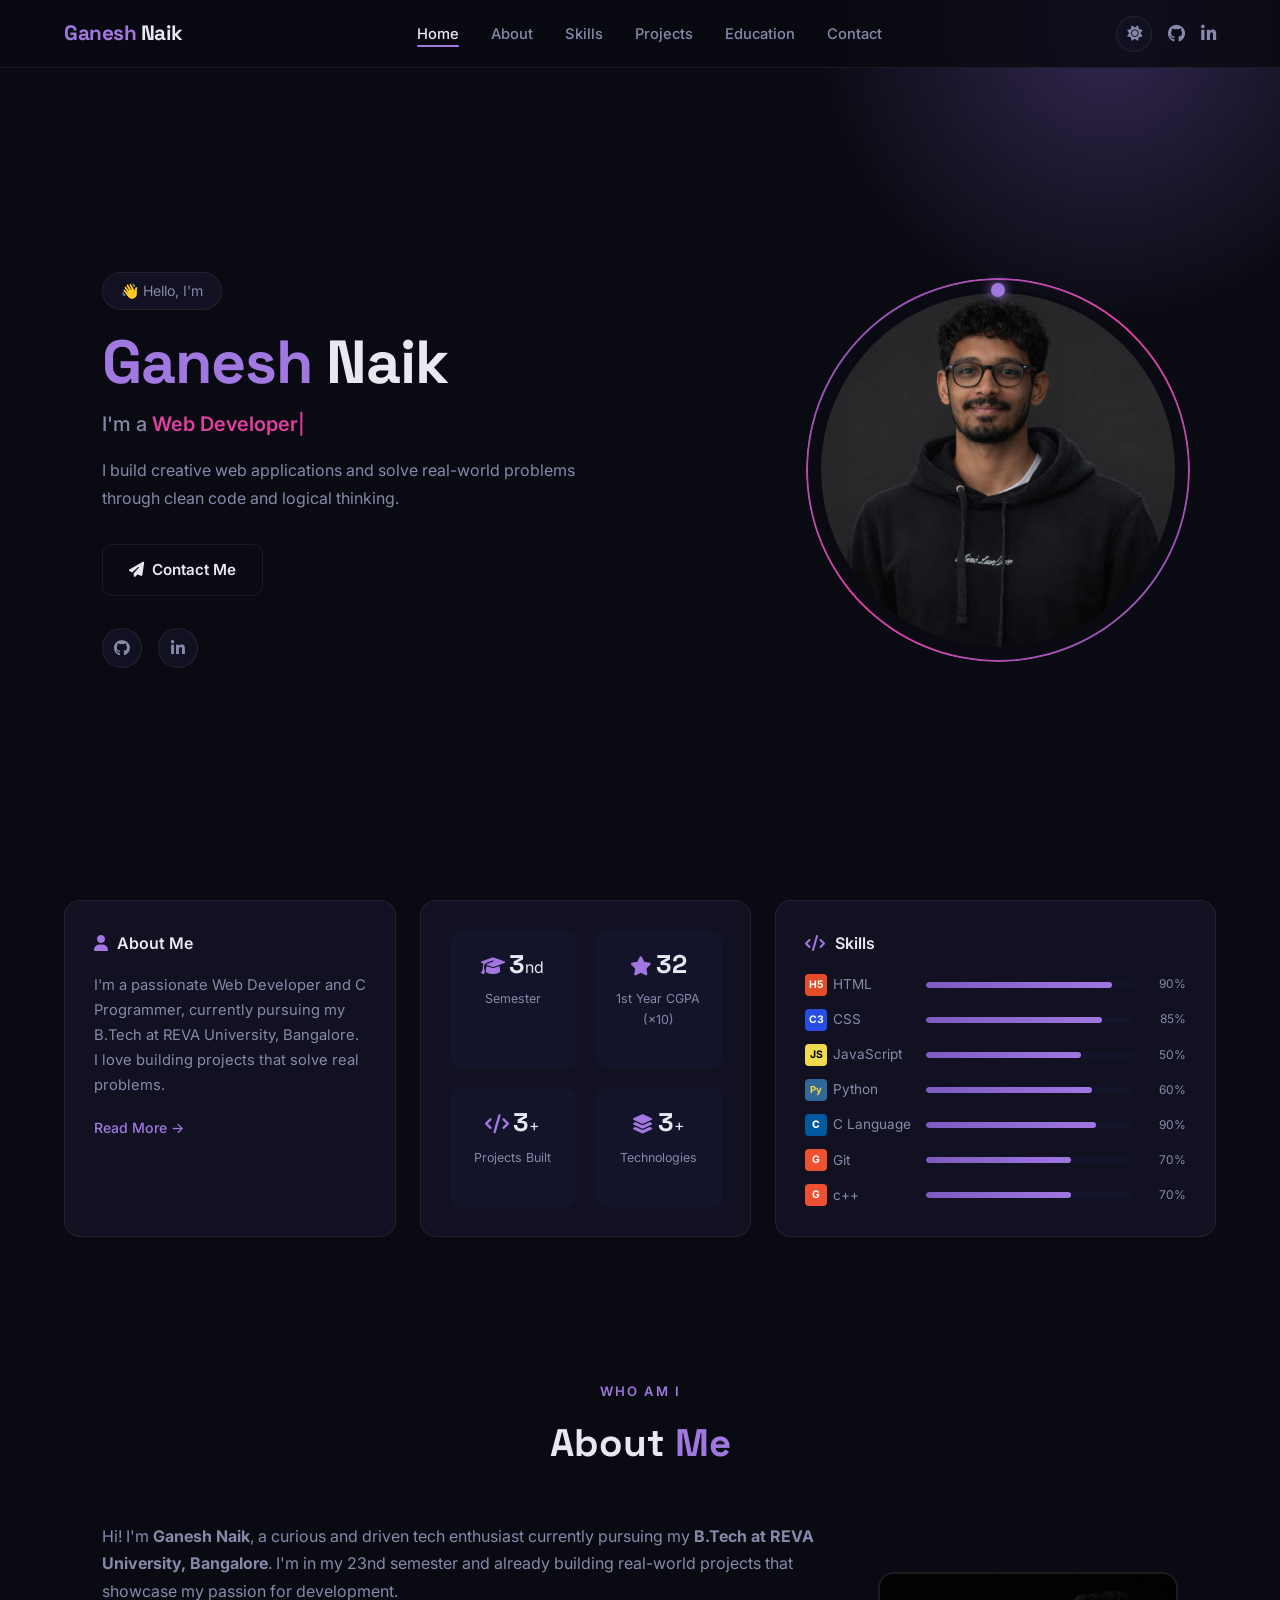
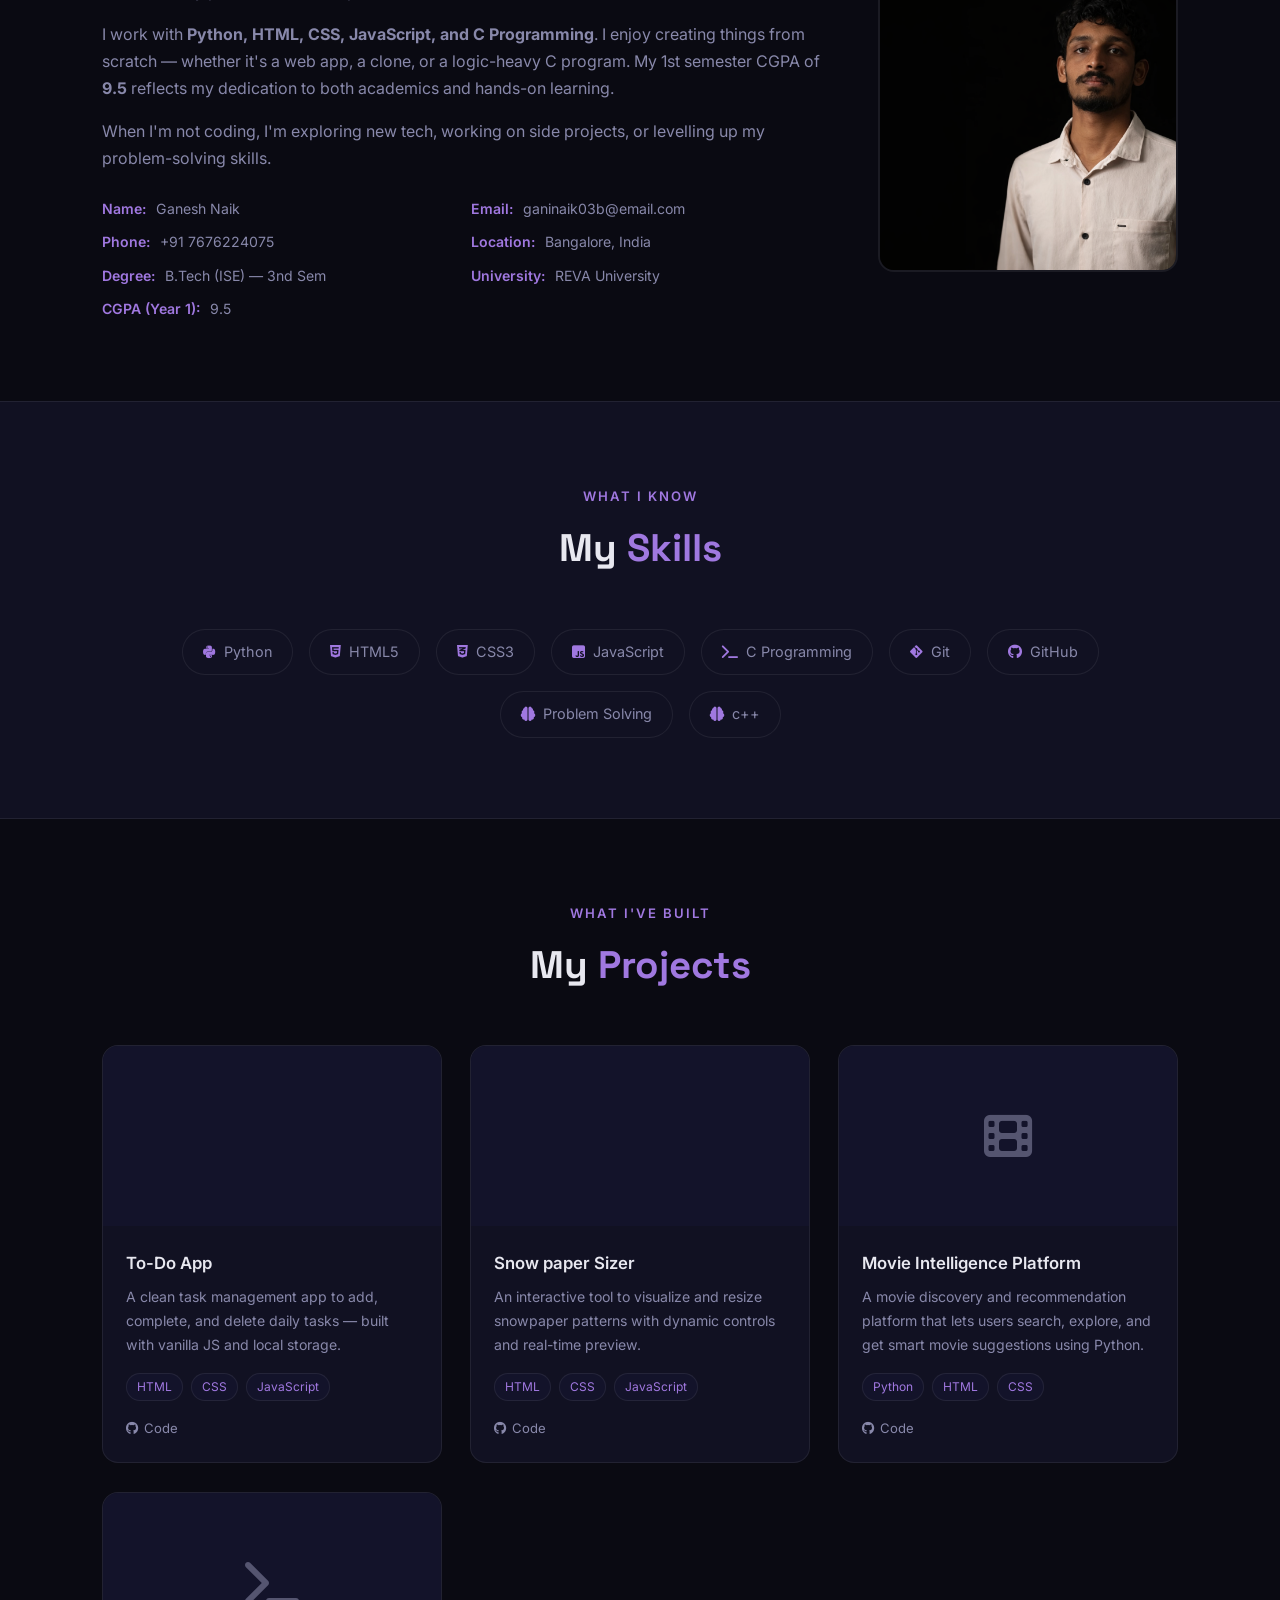
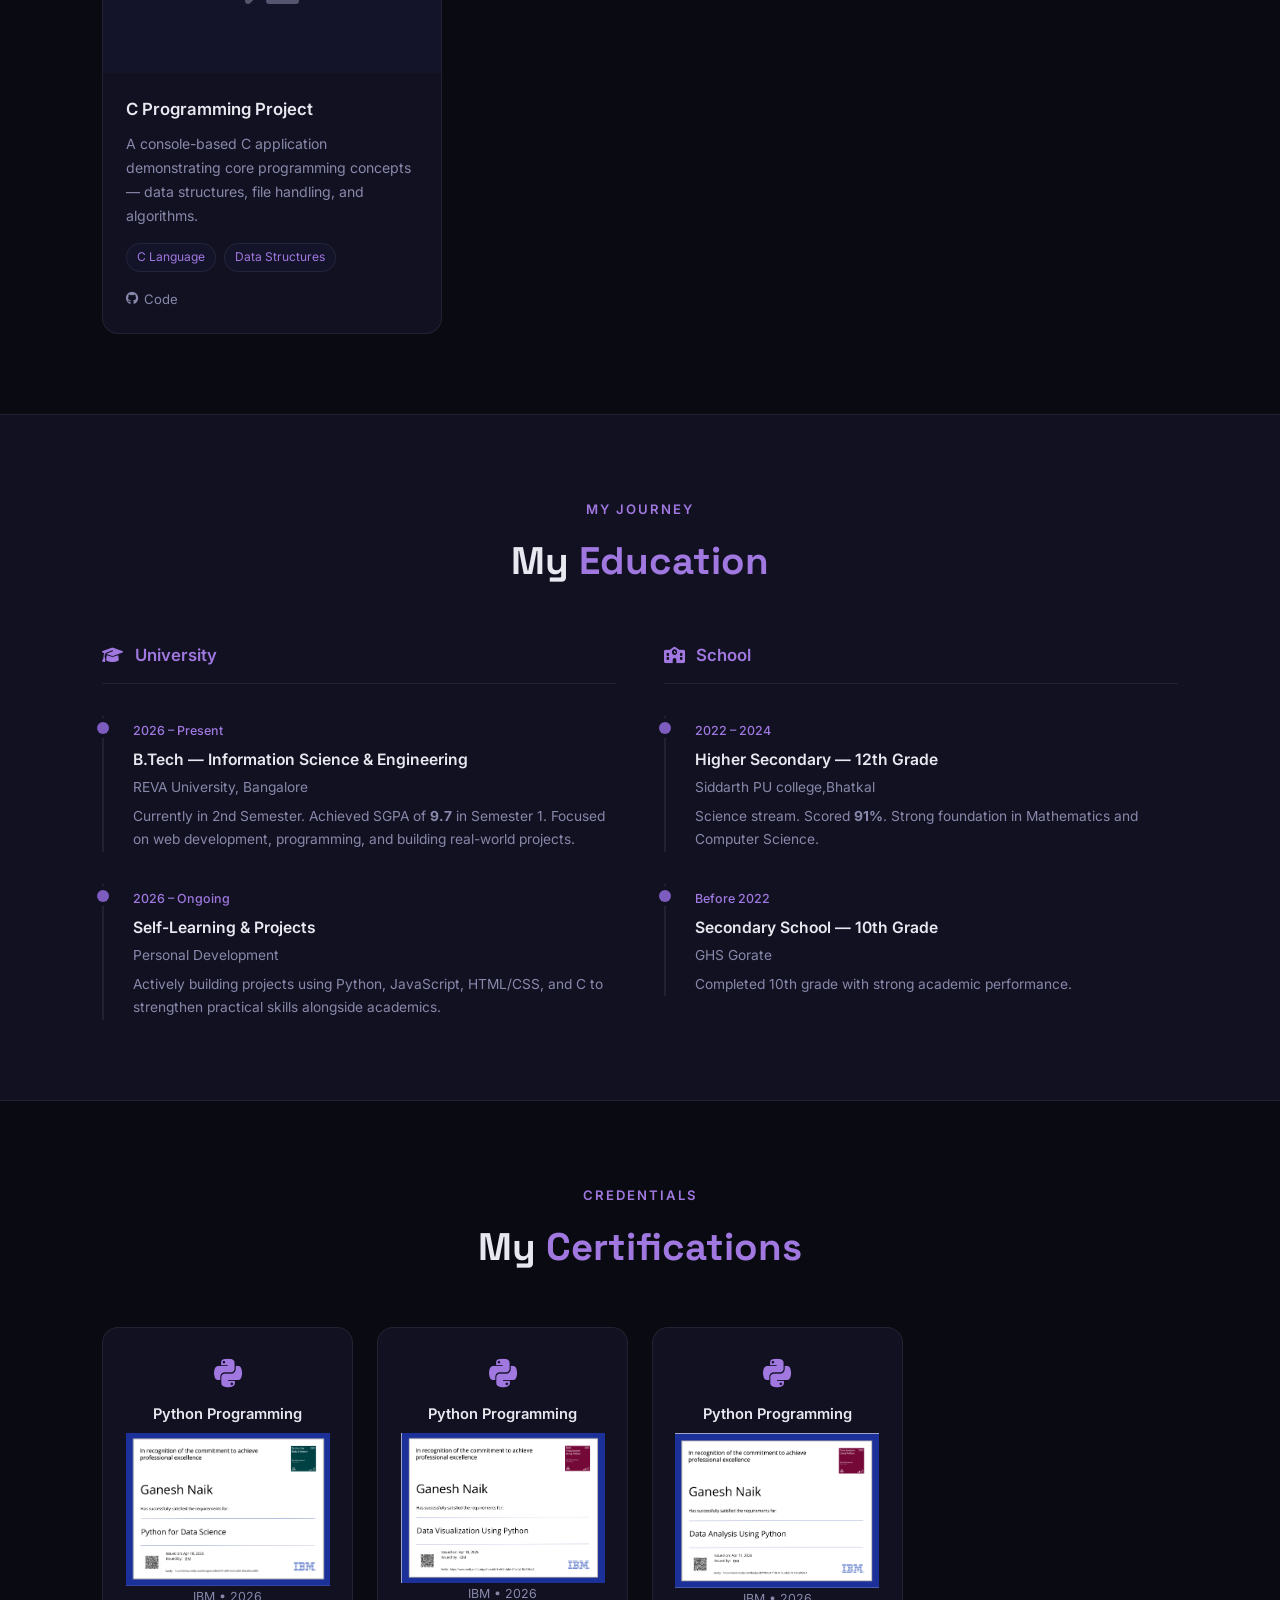
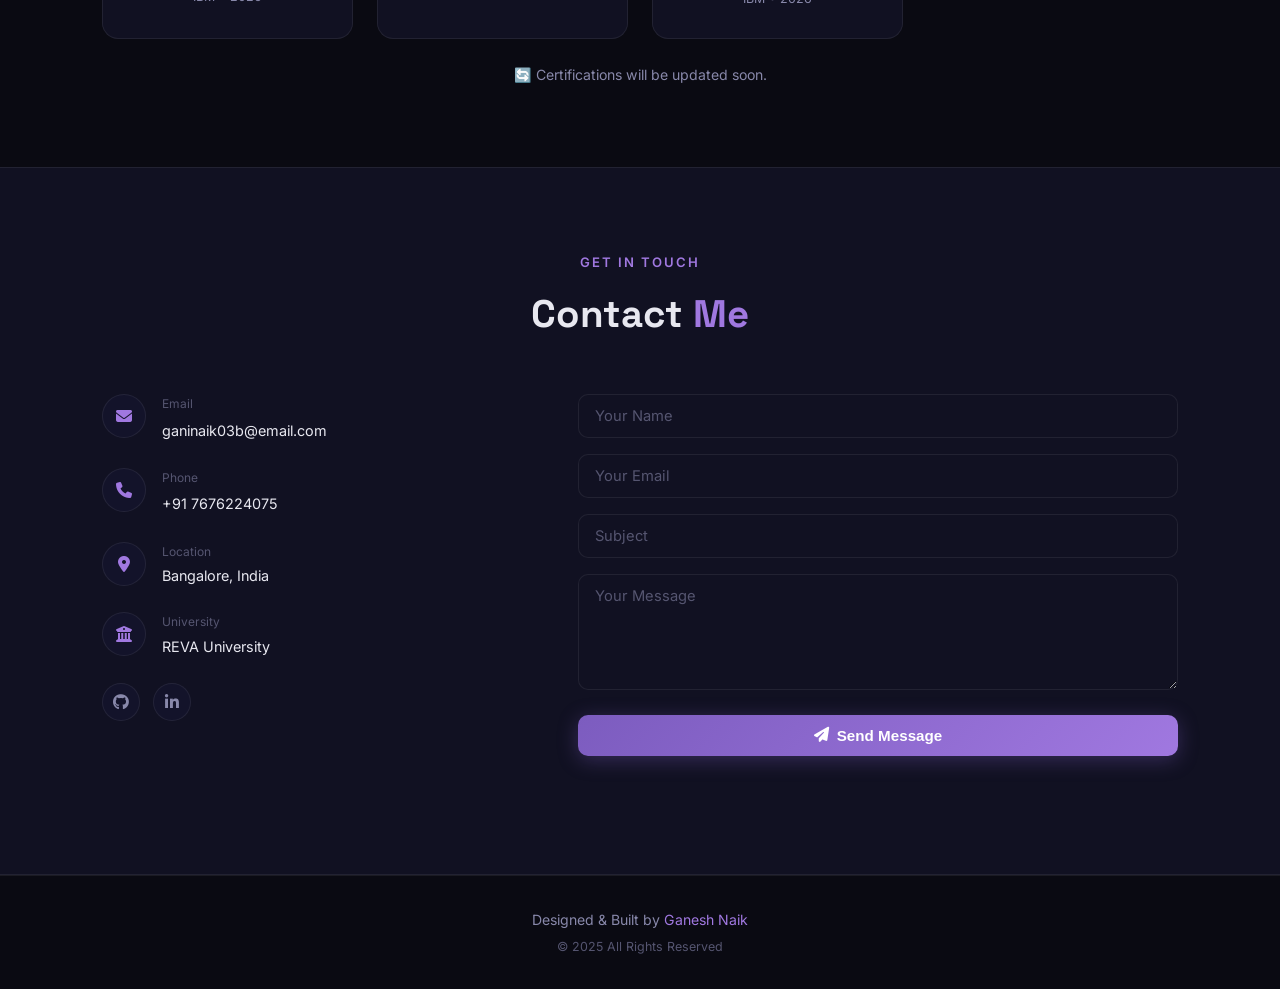
==== index.html @ f386a4fb "Rename port.html to index.html" ====
<!DOCTYPE html>
<html lang="en">
<head>
  <meta charset="UTF-8" />
  <meta name="viewport" content="width=device-width, initial-scale=1.0" />
  <title>Ganesh Naik — Portfolio</title>
  <link rel="stylesheet" href="port.css" />
  <link href="https://fonts.googleapis.com/css2?family=Space+Grotesk:wght@300;400;500;600;700&family=Inter:wght@300;400;500;600&display=swap" rel="stylesheet" />
  <link rel="stylesheet" href="https://cdnjs.cloudflare.com/ajax/libs/font-awesome/6.5.0/css/all.min.css" />
</head>
<body>

  <!-- ========== NAVBAR ========== -->
  <nav class="navbar" id="navbar">
    <div class="nav-logo">
      <span class="logo-first">Ganesh</span><span class="logo-last"> Naik</span>
    </div>
    <ul class="nav-links" id="navLinks">
      <li><a href="#home" class="nav-link active">Home</a></li>
      <li><a href="#about" class="nav-link">About</a></li>
      <li><a href="#skills" class="nav-link">Skills</a></li>
      <li><a href="#projects" class="nav-link">Projects</a></li>
      <li><a href="#experience" class="nav-link">Education</a></li>
      <li><a href="#contact" class="nav-link">Contact</a></li>
    </ul>
    <div class="nav-right">
      <button class="theme-toggle" id="themeToggle" aria-label="Toggle theme">
        <i class="fas fa-sun" id="themeIcon"></i>
      </button>
      <!-- 📝 TO EDIT: Replace # below with your actual GitHub, LinkedIn, Instagram URLs -->
      <a href="#" target="_blank" class="nav-icon"><i class="fab fa-github"></i></a>
      <a href="https://www.linkedin.com/in/ganesh-naik-96a61a384?utm_source=share_via&utm_content=profile&utm_medium=member_android" target="_blank" class="nav-icon"><i class="fab fa-linkedin-in"></i></a>
    </div>
    <button class="hamburger" id="hamburger" aria-label="Menu">
      <span></span><span></span><span></span>
    </button>
  </nav>

  <!-- ========== HERO ========== -->
  <section class="hero" id="home">
    <div class="hero-content">
      <div class="hero-badge">
        <span>👋 Hello, I'm</span>
      </div>
      <h1 class="hero-name">
        <span class="name-first">Ganesh</span> <span class="name-last">Naik</span>
      </h1>
      <div class="hero-subtitle">
        I'm a <span class="typed-text" id="typedText"></span><span class="cursor">|</span>
      </div>
      <p class="hero-desc">
        I build creative web applications and solve real-world problems<br />
        through clean code and logical thinking.
      </p>
      <div class="hero-buttons">

       
        <!--<a href="#" class="btn btn-primary" download>
          <i class="fas fa-file-alt"></i> Download Resume
        </a>-->

        <a href="#contact" class="btn btn-outline">
          <i class="fas fa-paper-plane"></i> Contact Me
        </a>
      </div>
      <div class="hero-socials">
        <!-- 📝 TO EDIT: Replace # with your actual profile links -->
        <a href="#" target="_blank"><i class="fab fa-github"></i></a>
        <a href="https://www.linkedin.com/in/ganesh-naik-96a61a384?utm_source=share_via&utm_content=profile&utm_medium=member_android" target="_blank"><i class="fab fa-linkedin-in"></i></a>
        
      </div>
    </div>

    <div class="hero-image">
      <div class="orbit-ring"></div>
      <div class="orbit-dot"></div>
      <!-- 📝 TO EDIT: Save your photo as "profile.jpg" in the same folder -->
      <img src="img2.png" alt="Ganesh Naik" class="profile-img" />
    </div>
  </section>

  <!-- ========== ABOUT STRIP ========== -->
  <section class="about-strip" id="about">
    <div class="strip-card about-card">
      <div class="card-header">
        <i class="fas fa-user"></i>
        <h3>About Me</h3>
      </div>
      <p>
        I'm a passionate Web Developer and C Programmer, currently pursuing
        my B.Tech at REVA University, Bangalore. I love building projects
        that solve real problems.
      </p>
      <a href="#about-full" class="read-more">Read More →</a>
    </div>

    <div class="strip-card stats-card">
      <div class="stat-item">
        <i class="fas fa-graduation-cap"></i>
        <span class="stat-num" data-target="3">0</span>nd
        <p>Semester</p>
      </div>
      <div class="stat-item">
        <i class="fas fa-star"></i>
        <span class="stat-num" data-target="95">0</span>
        <p>1st Year CGPA (×10)</p>
      </div>
      <div class="stat-item">
        <i class="fas fa-code"></i>
        <span class="stat-num" data-target="3">0</span>+
        <p>Projects Built</p>
      </div>
      <div class="stat-item">
        <i class="fas fa-layer-group"></i>
        <span class="stat-num" data-target="3">0</span>+
        <p>Technologies</p>
      </div>
    </div>

    <div class="strip-card skills-preview-card">
      <div class="card-header">
        <i class="fas fa-code"></i>
        <h3>Skills</h3>
      </div>
      <div class="skills-grid">
        <div class="skill-row">
          <div class="skill-label"><span class="skill-icon html">H5</span> HTML</div>
          <div class="skill-bar"><div class="skill-fill" data-width="90"></div></div>
          <span class="skill-pct">90%</span>
        </div>
        <div class="skill-row">
          <div class="skill-label"><span class="skill-icon css">C3</span> CSS</div>
          <div class="skill-bar"><div class="skill-fill" data-width="85"></div></div>
          <span class="skill-pct">85%</span>
        </div>
        <div class="skill-row">
          <div class="skill-label"><span class="skill-icon js">JS</span> JavaScript</div>
          <div class="skill-bar"><div class="skill-fill" data-width="75"></div></div>
          <span class="skill-pct">50%</span>
        </div>
        <div class="skill-row">
          <div class="skill-label"><span class="skill-icon python">Py</span> Python</div>
          <div class="skill-bar"><div class="skill-fill" data-width="80"></div></div>
          <span class="skill-pct">60%</span>
        </div>
        <div class="skill-row">
          <div class="skill-label"><span class="skill-icon c">C</span> C Language</div>
          <div class="skill-bar"><div class="skill-fill" data-width="82"></div></div>
          <span class="skill-pct">90%</span>
        </div>
        <div class="skill-row">
          <div class="skill-label"><span class="skill-icon git">G</span> Git</div>
          <div class="skill-bar"><div class="skill-fill" data-width="70"></div></div>
          <span class="skill-pct">70%</span>
        </div>
         <div class="skill-row">
          <div class="skill-label"><span class="skill-icon git">G</span> c++</div>
          <div class="skill-bar"><div class="skill-fill" data-width="70"></div></div>
          <span class="skill-pct">70%</span>
        </div>
      </div>
    </div>
  </section>

  <!-- ========== FULL ABOUT ========== -->
  <section class="section" id="about-full">
    <div class="section-header">
      <span class="section-eyebrow">Who Am I</span>
      <h2>About <span class="accent">Me</span></h2>
    </div>
    <div class="about-full-grid">
      <div class="about-text">
        <p>
          Hi! I'm <strong>Ganesh Naik</strong>, a curious and driven tech enthusiast currently
          pursuing my <strong>B.Tech at REVA University, Bangalore</strong>. I'm in my
          23nd semester and already building real-world projects that showcase my passion for
          development.
        </p>
        <p>
          I work with <strong>Python, HTML, CSS, JavaScript, and C Programming</strong>.
          I enjoy creating things from scratch — whether it's a web app, a clone, or a
          logic-heavy C program. My 1st semester CGPA of <strong>9.5</strong> reflects
          my dedication to both academics and hands-on learning.
        </p>
        <p>
          When I'm not coding, I'm exploring new tech, working on side projects, or
          levelling up my problem-solving skills.
        </p>
        <div class="about-details">
          <div class="detail-item"><span>Name:</span> Ganesh Naik</div>
          <!-- 📝 TO EDIT: Add your email -->
          <div class="detail-item"><span>Email:</span> ganinaik03b@email.com</div>
          <!-- 📝 TO EDIT: Add your phone -->
          <div class="detail-item"><span>Phone:</span> +91 7676224075</div>
          <div class="detail-item"><span>Location:</span> Bangalore, India</div>
          <div class="detail-item"><span>Degree:</span> B.Tech (ISE) — 3nd Sem</div>
          <div class="detail-item"><span>University:</span> REVA University</div>
          <div class="detail-item"><span>CGPA (Year 1):</span> 9.5</div>
         
        </div>
      </div>
      <div class="about-image-wrap">
        <!-- 📝 TO EDIT: Save your photo as "profile.jpg" in the same folder -->
        <img src="ChatGPT Image Feb 22, 2026, 07_17_59 AM.png" alt="Ganesh Naik" class="about-img" />
      </div>
    </div>
  </section>

  <!-- ========== SKILLS FULL ========== -->
  <section class="section section-alt" id="skills">
    <div class="section-header">
      <span class="section-eyebrow">What I Know</span>
      <h2>My <span class="accent">Skills</span></h2>
    </div>
    <div class="skills-full-grid">
      <div class="skill-tag"><i class="fab fa-python"></i> Python</div>
      <div class="skill-tag"><i class="fab fa-html5"></i> HTML5</div>
      <div class="skill-tag"><i class="fab fa-css3-alt"></i> CSS3</div>
      <div class="skill-tag"><i class="fab fa-js-square"></i> JavaScript</div>
      <div class="skill-tag"><i class="fas fa-terminal"></i> C Programming</div>
      <div class="skill-tag"><i class="fab fa-git-alt"></i> Git</div>
      <div class="skill-tag"><i class="fab fa-github"></i> GitHub</div>
      <div class="skill-tag"><i class="fas fa-brain"></i> Problem Solving</div>
      <div class="skill-tag"><i class="fas fa-brain"></i> c++</div>
    </div>
  </section>

  <!-- ========== PROJECTS ========== -->
  <section class="section" id="projects">
    <div class="section-header">
      <span class="section-eyebrow">What I've Built</span>
      <h2>My <span class="accent">Projects</span></h2>
    </div>
    <div class="projects-grid">

      <div class="project-card">
        <div class="project-img-wrap">
          <img src="project1.jpg" alt="To Do App" class="project-img" onerror="this.style.display='none'" />
          <div class="project-img-fallback"><i class="fas fa-tasks"></i></div>
        </div>
        <div class="project-body">
          <h3>To-Do App</h3>
          <p>A clean task management app to add, complete, and delete daily tasks — built with vanilla JS and local storage.</p>
          <div class="project-tags">
            <span>HTML</span><span>CSS</span><span>JavaScript</span>
          </div>
          <div class="project-links">
        
            <a href="#" target="_blank"><i class="fab fa-github"></i> Code</a>
            
          </div>
        </div>
      </div>

      <div class="project-card">
        <div class="project-img-wrap">
          <img src="project2.jpg" alt="Snowpaper Sizer" class="project-img" onerror="this.style.display='none'" />
          <div class="project-img-fallback"><i class="fas fa-snowflake"></i></div>
        </div>
        <div class="project-body">
          <h3>Snow paper Sizer</h3>
          <p>An interactive tool to visualize and resize snowpaper patterns with dynamic controls and real-time preview.</p>
          <div class="project-tags">
            <span>HTML</span><span>CSS</span><span>JavaScript</span>
          </div>
          <div class="project-links">
            <a href="#" target="_blank"><i class="fab fa-github"></i> Code</a>
          </div>
        </div>
      </div>

      <div class="project-card">
        <div class="project-img-wrap">
          <img src="project4.jpg" alt="Movie Intelligence Platform" class="project-img" onerror="this.style.display='none'" />
          <div class="project-img-fallback"><i class="fas fa-film"></i></div>
        </div>
        <div class="project-body">
          <h3>Movie Intelligence Platform</h3>
          <p>A movie discovery and recommendation platform that lets users search, explore, and get smart movie suggestions using Python.</p>
          <div class="project-tags">
            <span>Python</span><span>HTML</span><span>CSS</span>
          </div>
          <div class="project-links">
            <a href="#" target="_blank"><i class="fab fa-github"></i> Code</a>
          </div>
        </div>
      </div>

      <div class="project-card">
        <div class="project-img-wrap">
          <img src="project5.jpg" alt="C Programming Project" class="project-img" onerror="this.style.display='none'" />
          <div class="project-img-fallback"><i class="fas fa-terminal"></i></div>
        </div>
        <div class="project-body">
          <h3>C Programming Project</h3>
          <p>A console-based C application demonstrating core programming concepts — data structures, file handling, and algorithms.</p>
          <div class="project-tags">
            <span>C Language</span><span>Data Structures</span>
          </div>
          <div class="project-links">
            <a href="#" target="_blank"><i class="fab fa-github"></i> Code</a>
          </div>
        </div>
      </div>

    </div>
  </section>

  <!-- ========== EDUCATION ========== -->
  <section class="section section-alt" id="experience">
    <div class="section-header">
      <span class="section-eyebrow">My Journey</span>
      <h2>My <span class="accent">Education</span></h2>
    </div>
    <div class="timeline-grid">

      <!-- Currently Studying -->
      <div class="timeline-col">
        <h3 class="timeline-col-title"><i class="fas fa-graduation-cap"></i> University</h3>

        <div class="timeline-item">
          <div class="timeline-dot"></div>
          <div class="timeline-content">
            <span class="timeline-date">2026 – Present</span>
            <h4>B.Tech — Information Science &amp; Engineering</h4>
            <p class="timeline-company">REVA University, Bangalore</p>
            <p>Currently in 2nd Semester. Achieved SGPA of <strong>9.7</strong> in Semester 1. Focused on web development, programming, and building real-world projects.</p>
          </div>
        </div>

        <!-- 📝 TO EDIT: Add internships or achievements here when you have them -->
        <div class="timeline-item">
          <div class="timeline-dot"></div>
          <div class="timeline-content">
            <span class="timeline-date">2026 – Ongoing</span>
            <h4>Self-Learning &amp; Projects</h4>
            <p class="timeline-company">Personal Development</p>
            <p>Actively building projects using Python, JavaScript, HTML/CSS, and C to strengthen practical skills alongside academics.</p>
          </div>
        </div>
      </div>

      <!-- School -->
      <div class="timeline-col">
        <h3 class="timeline-col-title"><i class="fas fa-school"></i> School</h3>

        <div class="timeline-item">
          <div class="timeline-dot"></div>
          <div class="timeline-content">
            <!-- 📝 TO EDIT: Add your 12th school name -->
            <span class="timeline-date">2022 – 2024</span>
            <h4>Higher Secondary — 12th Grade</h4>
            <p class="timeline-company">Siddarth PU college,Bhatkal</p>
            <p>Science stream. Scored <strong>91%</strong>. Strong foundation in Mathematics and Computer Science.</p>
          </div>
        </div>

        <div class="timeline-item">
          <div class="timeline-dot"></div>
          <div class="timeline-content">
            <!-- 📝 TO EDIT: Add your 10th school name and marks -->
            <span class="timeline-date">Before 2022</span>
            <h4>Secondary School — 10th Grade</h4>
            <p class="timeline-company">GHS Gorate</p>
            <p>Completed 10th grade with strong academic performance.</p>
          </div>
        </div>
      </div>

    </div>
  </section>

  <!-- ========== CERTIFICATIONS ========== -->
  <section class="section" id="certifications">
    <div class="section-header">
      <span class="section-eyebrow">Credentials</span>
      <h2>My <span class="accent">Certifications</span></h2>
    </div>
    <div class="cert-grid">
     
      <div class="cert-card">
        <i class="fab fa-python cert-icon"></i>
        <h4>Python Programming</h4>
        <img src="python c1.png">
        <p>IBM • 2026</p>
      </div>

      <div class="cert-card">
        <i class="fab fa-python cert-icon"></i>
        <h4>Python Programming</h4>
        <img src="python c2.png">
        <p>IBM • 2026</p>
      </div>

      <div class="cert-card">
        <i class="fab fa-python cert-icon"></i>
        <h4>Python Programming</h4>
        <img src="pyhton c3.png">
        <p>IBM • 2026</p>
      </div>
      
      
      <!-- 📝 TO EDIT: Add more cert cards by copying the block above -->
    </div>
    <p style="text-align:center; color:var(--text-muted); margin-top:1.5rem; font-size:0.88rem;">
      🔄 Certifications will be updated soon.
    </p>
  </section>

  <!-- ========== CONTACT ========== -->
  <section class="section section-alt" id="contact">
    <div class="section-header">
      <span class="section-eyebrow">Get in Touch</span>
      <h2>Contact <span class="accent">Me</span></h2>
    </div>
    <div class="contact-grid">
      <div class="contact-info">
        <div class="contact-item">
          <i class="fas fa-envelope"></i>
          <div>
            <span>Email</span>
            <!-- 📝 TO EDIT: Replace with your email -->
            <a href="mailto:your@email.com">ganinaik03b@email.com</a>
          </div>
        </div>
        <div class="contact-item">
          <i class="fas fa-phone"></i>
          <div>
            <span>Phone</span>
            <!-- 📝 TO EDIT: Replace with your phone number -->
            <a href="tel:+910000000000">+91 7676224075</a>
          </div>
        </div>
        <div class="contact-item">
          <i class="fas fa-map-marker-alt"></i>
          <div>
            <span>Location</span>
            <p>Bangalore, India</p>
          </div>
        </div>
        <div class="contact-item">
          <i class="fas fa-university"></i>
          <div>
            <span>University</span>
            <p>REVA University</p>
          </div>
        </div>
        <div class="contact-socials">
          <!-- 📝 TO EDIT: Replace # with your actual links -->
          <a href="#" target="_blank"><i class="fab fa-github"></i></a>
          <a href="https://www.linkedin.com/in/ganesh-naik-96a61a384?utm_source=share_via&utm_content=profile&utm_medium=member_android" target="_blank"><i class="fab fa-linkedin-in"></i></a>
        </div>
      </div>
      <form class="contact-form" id="contactForm">
        <div class="form-group">
          <input type="text" id="formName" placeholder="Your Name" required />
        </div>
        <div class="form-group">
          <input type="email" id="formEmail" placeholder="Your Email" required />
        </div>
        <div class="form-group">
          <input type="text" id="formSubject" placeholder="Subject" />
        </div>
        <div class="form-group">
          <textarea id="formMessage" rows="5" placeholder="Your Message" required></textarea>
        </div>
        <button type="submit" class="btn btn-primary btn-full">
          <i class="fas fa-paper-plane"></i> Send Message
        </button>
        <p class="form-status" id="formStatus"></p>
      </form>
    </div>
  </section>

  <!-- ========== FOOTER ========== -->
  <footer class="footer">
    <p>Designed &amp; Built by <span class="accent">Ganesh Naik</span></p>
    <p class="footer-sub">© 2025 All Rights Reserved</p>
  </footer>

  <script src="port.js"></script>
</body>
</html>
---- port.css ----
/* ============================================================
   PORTFOLIO — style.css
   ✏️ EDIT GUIDE: Search for "✏️ EDIT" to find customizable values
   ============================================================ */

/* ---- CSS VARIABLES ---- */
:root {
  /* ✏️ EDIT: Primary accent color (currently purple) */
  --accent: #7c5cbf;
  --accent-bright: #a078e0;
  --accent-glow: rgba(124, 92, 191, 0.35);

  /* Dark theme colors */
  --bg: #0a0a12;
  --bg-card: #111122;
  --bg-card2: #13132a;
  --border: rgba(255,255,255,0.07);
  --text: #e8e8f0;
  --text-muted: #8888aa;
  --text-dim: #555570;

  /* Light theme colors (toggled via .light class on body) */
  --bg-light: #f4f4fb;
  --bg-card-light: #ffffff;
  --border-light: rgba(0,0,0,0.09);
  --text-light: #1a1a2e;
  --text-muted-light: #555577;

  --radius: 16px;
  --radius-sm: 10px;
  --shadow: 0 4px 30px rgba(0,0,0,0.5);
  --transition: 0.3s ease;
}

/* ---- RESET & BASE ---- */
*, *::before, *::after { box-sizing: border-box; margin: 0; padding: 0; }
html { scroll-behavior: smooth; }
body {
  font-family: 'Inter', sans-serif;
  background: var(--bg);
  color: var(--text);
  line-height: 1.7;
  transition: background var(--transition), color var(--transition);
}
body.light {
  background: var(--bg-light);
  color: var(--text-light);
  --bg-card: var(--bg-card-light);
  --bg-card2: #ebebfc;
  --border: var(--border-light);
  --text-muted: var(--text-muted-light);
  --shadow: 0 4px 20px rgba(0,0,0,0.1);
}
a { text-decoration: none; color: inherit; }
img { max-width: 100%; display: block; }
ul { list-style: none; }

/* ---- SCROLLBAR ---- */
::-webkit-scrollbar { width: 6px; }
::-webkit-scrollbar-track { background: var(--bg); }
::-webkit-scrollbar-thumb { background: var(--accent); border-radius: 99px; }

/* ============================================================
   NAVBAR
   ============================================================ */
.navbar {
  position: fixed; top: 0; left: 0; right: 0; z-index: 1000;
  display: flex; align-items: center; justify-content: space-between;
  padding: 0 5%;
  height: 68px;
  background: rgba(10,10,18,0.85);
  backdrop-filter: blur(16px);
  -webkit-backdrop-filter: blur(16px);
  border-bottom: 1px solid var(--border);
  transition: background var(--transition);
}
body.light .navbar { background: rgba(244,244,251,0.9); }
.navbar.scrolled { box-shadow: var(--shadow); }

.nav-logo {
  font-family: 'Space Grotesk', sans-serif;
  font-size: 1.3rem; font-weight: 700; letter-spacing: -0.5px;
}
.logo-first { color: var(--accent-bright); }
.logo-last  { color: var(--text); }

.nav-links { display: flex; gap: 2rem; }
.nav-link {
  font-size: 0.92rem; font-weight: 500; color: var(--text-muted);
  transition: color var(--transition);
  position: relative; padding-bottom: 4px;
}
.nav-link::after {
  content: ''; position: absolute; bottom: 0; left: 0;
  width: 0; height: 2px; background: var(--accent-bright);
  border-radius: 99px; transition: width var(--transition);
}
.nav-link:hover, .nav-link.active { color: var(--text); }
.nav-link:hover::after, .nav-link.active::after { width: 100%; }

.nav-right { display: flex; align-items: center; gap: 1rem; }
.nav-icon { color: var(--text-muted); font-size: 1.1rem; transition: color var(--transition); }
.nav-icon:hover { color: var(--accent-bright); }

.theme-toggle {
  background: var(--bg-card); border: 1px solid var(--border);
  color: var(--text-muted); border-radius: 50%;
  width: 36px; height: 36px; cursor: pointer; font-size: 0.95rem;
  transition: all var(--transition);
}
.theme-toggle:hover { color: var(--accent-bright); border-color: var(--accent); }

.hamburger { display: none; flex-direction: column; gap: 5px; background: none; border: none; cursor: pointer; padding: 4px; }
.hamburger span { display: block; width: 24px; height: 2px; background: var(--text); border-radius: 99px; transition: all var(--transition); }
.hamburger.open span:nth-child(1) { transform: translateY(7px) rotate(45deg); }
.hamburger.open span:nth-child(2) { opacity: 0; }
.hamburger.open span:nth-child(3) { transform: translateY(-7px) rotate(-45deg); }

/* ============================================================
   HERO
   ============================================================ */
.hero {
  min-height: 100vh; display: flex; align-items: center;
  justify-content: space-between; padding: 100px 8% 60px;
  gap: 3rem; position: relative; overflow: hidden;
}
.hero::before {
  content: ''; position: absolute; top: -30%; right: -10%;
  width: 600px; height: 600px;
  background: radial-gradient(circle, var(--accent-glow) 0%, transparent 70%);
  pointer-events: none;
}

.hero-content { flex: 1; max-width: 540px; }
.hero-badge {
  display: inline-block; background: var(--bg-card);
  border: 1px solid var(--border); border-radius: 50px;
  padding: 6px 18px; font-size: 0.88rem; margin-bottom: 1.2rem;
  color: var(--text-muted);
}
.hero-name {
  font-family: 'Space Grotesk', sans-serif;
  font-size: clamp(2.4rem, 5vw, 3.8rem);
  font-weight: 700; line-height: 1.1; margin-bottom: 0.7rem;
  letter-spacing: -1px;
}
.name-first { color: var(--accent-bright); }
.name-last  { color: var(--text); }

.hero-subtitle {
  font-size: 1.25rem; font-weight: 500; color: var(--text-muted);
  margin-bottom: 1rem; min-height: 2rem;
}
.typed-text { color: #e040a0; font-weight: 600; }
.cursor { color: #e040a0; animation: blink 0.75s infinite; }
@keyframes blink { 0%,100%{opacity:1} 50%{opacity:0} }

.hero-desc { color: var(--text-muted); margin-bottom: 2rem; font-size: 1rem; }

.hero-buttons { display: flex; gap: 1rem; flex-wrap: wrap; margin-bottom: 2rem; }

/* Buttons */
.btn {
  display: inline-flex; align-items: center; gap: 8px;
  padding: 12px 26px; border-radius: var(--radius-sm);
  font-size: 0.95rem; font-weight: 600; cursor: pointer;
  transition: all var(--transition); border: none;
}
.btn-primary {
  background: linear-gradient(135deg, var(--accent), var(--accent-bright));
  color: #fff; box-shadow: 0 4px 20px var(--accent-glow);
}
.btn-primary:hover { transform: translateY(-2px); box-shadow: 0 8px 28px var(--accent-glow); }
.btn-outline {
  background: transparent;
  border: 1.5px solid var(--border);
  color: var(--text);
}
.btn-outline:hover { border-color: var(--accent); color: var(--accent-bright); transform: translateY(-2px); }
.btn-full { width: 100%; justify-content: center; }

.hero-socials { display: flex; gap: 1rem; }
.hero-socials a {
  width: 40px; height: 40px; display: grid; place-items: center;
  background: var(--bg-card); border: 1px solid var(--border);
  border-radius: 50%; color: var(--text-muted); font-size: 1rem;
  transition: all var(--transition);
}
.hero-socials a:hover { background: var(--accent); border-color: var(--accent); color: #fff; transform: translateY(-3px); }

/* Hero Image */
.hero-image {
  flex-shrink: 0; position: relative;
  width: clamp(260px, 30vw, 360px); height: clamp(260px, 30vw, 360px);
}
.orbit-ring {
  position: absolute; inset: -12px; border-radius: 50%;
  border: 2px solid transparent;
  background: linear-gradient(135deg, var(--accent), #e040a0, var(--accent)) border-box;
  -webkit-mask: linear-gradient(#fff 0 0) padding-box, linear-gradient(#fff 0 0);
  -webkit-mask-composite: destination-out; mask-composite: exclude;
  animation: spin 8s linear infinite;
}
@keyframes spin { to { transform: rotate(360deg); } }
.orbit-dot {
  position: absolute; width: 14px; height: 14px; background: var(--accent-bright);
  border-radius: 50%; top: -7px; left: 50%; transform: translateX(-50%);
  box-shadow: 0 0 12px var(--accent-bright);
}
.profile-img {
  width: 100%; height: 100%; border-radius: 50%; object-fit: cover;
  border: 3px solid var(--bg);
  background: var(--bg-card);
}

/* ============================================================
   ABOUT STRIP (3 cards row)
   ============================================================ */
.about-strip {
  display: flex; gap: 1.5rem; padding: 0 5% 60px;
  flex-wrap: wrap;
}
.strip-card {
  background: var(--bg-card); border: 1px solid var(--border);
  border-radius: var(--radius); padding: 1.8rem;
  flex: 1; min-width: 260px;
  transition: transform var(--transition), border-color var(--transition);
}
.strip-card:hover { transform: translateY(-4px); border-color: var(--accent); }

.card-header {
  display: flex; align-items: center; gap: 0.6rem;
  margin-bottom: 1rem; color: var(--accent-bright);
}
.card-header h3 { color: var(--text); font-size: 1rem; font-weight: 600; }
.card-header i { font-size: 1rem; }

.about-card p { color: var(--text-muted); font-size: 0.92rem; margin-bottom: 1rem; }
.read-more { color: var(--accent-bright); font-size: 0.88rem; font-weight: 500; }
.read-more:hover { text-decoration: underline; }

/* Stats */
.stats-card { display: grid; grid-template-columns: 1fr 1fr; gap: 1.2rem; }
.stat-item { text-align: center; padding: 0.8rem; background: var(--bg-card2); border-radius: var(--radius-sm); }
.stat-item i { color: var(--accent-bright); font-size: 1.2rem; margin-bottom: 0.4rem; }
.stat-num { font-family: 'Space Grotesk', sans-serif; font-size: 1.6rem; font-weight: 700; color: var(--text); }
.stat-item p { color: var(--text-muted); font-size: 0.78rem; margin-top: 2px; }

/* Skills Preview Bars */
.skills-preview-card { flex: 1.4; }
.skills-grid { display: flex; flex-direction: column; gap: 0.75rem; }
.skill-row { display: grid; grid-template-columns: 110px 1fr 42px; align-items: center; gap: 0.7rem; }
.skill-label { display: flex; align-items: center; gap: 6px; font-size: 0.85rem; color: var(--text-muted); }
.skill-icon {
  display: inline-grid; place-items: center;
  width: 22px; height: 22px; border-radius: 4px;
  font-size: 0.65rem; font-weight: 700; flex-shrink: 0;
}
.skill-icon.html  { background: #e34c26; color: #fff; }
.skill-icon.css   { background: #264de4; color: #fff; }
.skill-icon.js    { background: #f0db4f; color: #000; }
.skill-icon.react { background: #20232a; color: #61dafb; }
.skill-icon.node   { background: #3c873a; color: #fff; }
.skill-icon.mongo  { background: #4db33d; color: #fff; }
.skill-icon.python { background: #306998; color: #ffd43b; font-size: 0.6rem; }
.skill-icon.c      { background: #00599c; color: #fff; font-weight: 800; }
.skill-icon.git    { background: #f05032; color: #fff; }

.skill-bar { background: var(--bg-card2); border-radius: 99px; height: 6px; overflow: hidden; }
.skill-fill { height: 100%; width: 0; background: linear-gradient(90deg, var(--accent), var(--accent-bright)); border-radius: 99px; transition: width 1.2s ease; }
.skill-pct { font-size: 0.75rem; color: var(--text-muted); text-align: right; }

/* ============================================================
   SECTIONS
   ============================================================ */
.section { padding: 80px 8%; }
.section-alt { background: var(--bg-card); border-top: 1px solid var(--border); border-bottom: 1px solid var(--border); }
body.light .section-alt { background: #eeeef8; }

.section-header { text-align: center; margin-bottom: 3rem; }
.section-eyebrow {
  display: inline-block; color: var(--accent-bright); font-size: 0.82rem;
  font-weight: 600; letter-spacing: 2px; text-transform: uppercase; margin-bottom: 0.5rem;
}
.section-header h2 {
  font-family: 'Space Grotesk', sans-serif;
  font-size: clamp(1.8rem, 3vw, 2.4rem); font-weight: 700;
}
.accent { color: var(--accent-bright); }

/* ============================================================
   FULL ABOUT
   ============================================================ */
.about-full-grid {
  display: flex; gap: 3rem; align-items: center; flex-wrap: wrap;
}
.about-text { flex: 1; min-width: 280px; }
.about-text p { color: var(--text-muted); margin-bottom: 1rem; }
.about-details { margin-top: 1.5rem; display: grid; grid-template-columns: 1fr 1fr; gap: 0.6rem; }
.detail-item { font-size: 0.88rem; color: var(--text-muted); }
.detail-item span { color: var(--accent-bright); font-weight: 600; margin-right: 6px; }
.about-image-wrap { flex-shrink: 0; width: clamp(220px, 25vw, 300px); }
.about-img { border-radius: var(--radius); object-fit: cover; width: 100%; aspect-ratio: 1; border: 2px solid var(--border); }

/* ============================================================
   SKILLS FULL
   ============================================================ */
.skills-full-grid {
  display: flex; flex-wrap: wrap; gap: 1rem; justify-content: center;
}
.skill-tag {
  display: inline-flex; align-items: center; gap: 8px;
  padding: 10px 20px; background: var(--bg-card);
  border: 1px solid var(--border); border-radius: 50px;
  font-size: 0.9rem; color: var(--text-muted);
  transition: all var(--transition); cursor: default;
}
.skill-tag i { color: var(--accent-bright); }
.skill-tag:hover { border-color: var(--accent); color: var(--text); transform: translateY(-3px); background: var(--bg-card2); }

/* ============================================================
   PROJECTS
   ============================================================ */
.projects-grid { display: grid; grid-template-columns: repeat(auto-fill, minmax(290px, 1fr)); gap: 1.8rem; }
.project-card {
  background: var(--bg-card); border: 1px solid var(--border);
  border-radius: var(--radius); overflow: hidden;
  transition: transform var(--transition), border-color var(--transition);
}
.project-card:hover { transform: translateY(-6px); border-color: var(--accent); }

.project-img-wrap { position: relative; height: 180px; background: var(--bg-card2); overflow: hidden; }
.project-img { width: 100%; height: 100%; object-fit: cover; transition: transform 0.5s ease; }
.project-card:hover .project-img { transform: scale(1.05); }
.project-img-fallback {
  position: absolute; inset: 0; display: grid; place-items: center;
  font-size: 3rem; color: var(--text-dim);
}
.project-img[src="project1.jpg"] + .project-img-fallback,
.project-img[src="project2.jpg"] + .project-img-fallback,
.project-img[src="project3.jpg"] + .project-img-fallback { display: none; }

.project-body { padding: 1.4rem; }
.project-body h3 { font-size: 1.05rem; font-weight: 600; margin-bottom: 0.5rem; }
.project-body p { font-size: 0.88rem; color: var(--text-muted); margin-bottom: 1rem; }
.project-tags { display: flex; flex-wrap: wrap; gap: 0.5rem; margin-bottom: 1rem; }
.project-tags span {
  font-size: 0.75rem; padding: 3px 10px; border-radius: 50px;
  background: var(--bg-card2); color: var(--accent-bright); border: 1px solid var(--border);
}
.project-links { display: flex; gap: 0.8rem; }
.project-links a {
  font-size: 0.82rem; color: var(--text-muted); display: flex; align-items: center; gap: 5px;
  transition: color var(--transition);
}
.project-links a:hover { color: var(--accent-bright); }

/* ============================================================
   TIMELINE (Experience & Education)
   ============================================================ */
.timeline-grid { display: grid; grid-template-columns: 1fr 1fr; gap: 3rem; }
.timeline-col-title {
  display: flex; align-items: center; gap: 0.7rem;
  font-size: 1.05rem; font-weight: 600; color: var(--accent-bright);
  margin-bottom: 2rem; padding-bottom: 0.8rem;
  border-bottom: 1px solid var(--border);
}
.timeline-item {
  position: relative; padding-left: 1.8rem; margin-bottom: 2rem;
  border-left: 2px solid var(--border);
}
.timeline-item:last-child { margin-bottom: 0; }
.timeline-dot {
  position: absolute; left: -7px; top: 6px;
  width: 12px; height: 12px; background: var(--accent); border-radius: 50%;
  box-shadow: 0 0 0 4px var(--bg-card);
}
.timeline-date { font-size: 0.78rem; color: var(--accent-bright); font-weight: 500; }
.timeline-content h4 { font-size: 0.98rem; font-weight: 600; margin: 4px 0 3px; }
.timeline-company { font-size: 0.82rem; color: var(--accent-bright); margin-bottom: 5px; }
.timeline-content p { font-size: 0.86rem; color: var(--text-muted); }

/* ============================================================
   CERTIFICATIONS
   ============================================================ */
.cert-grid { display: grid; grid-template-columns: repeat(auto-fill, minmax(220px, 1fr)); gap: 1.5rem; }
.cert-card {
  background: var(--bg-card); border: 1px solid var(--border);
  border-radius: var(--radius); padding: 1.8rem 1.4rem; text-align: center;
  transition: all var(--transition);
}
.cert-card:hover { transform: translateY(-4px); border-color: var(--accent); }
.cert-icon { font-size: 2rem; color: var(--accent-bright); margin-bottom: 0.8rem; }
.cert-card h4 { font-size: 0.92rem; font-weight: 600; margin-bottom: 0.4rem; }
.cert-card p { font-size: 0.78rem; color: var(--text-muted); }

/* ============================================================
   CONTACT
   ============================================================ */
.contact-grid { display: grid; grid-template-columns: 1fr 1.4fr; gap: 3rem; align-items: start; }
.contact-item {
  display: flex; align-items: flex-start; gap: 1rem; margin-bottom: 1.5rem;
}
.contact-item i {
  width: 44px; height: 44px; display: grid; place-items: center;
  background: var(--bg-card2); border: 1px solid var(--border);
  border-radius: 50%; color: var(--accent-bright); font-size: 1rem; flex-shrink: 0;
}
.contact-item div span { font-size: 0.75rem; color: var(--text-dim); display: block; margin-bottom: 2px; }
.contact-item a, .contact-item p { font-size: 0.9rem; color: var(--text); }
.contact-item a:hover { color: var(--accent-bright); }

.contact-socials { display: flex; gap: 0.8rem; margin-top: 1rem; }
.contact-socials a {
  width: 38px; height: 38px; display: grid; place-items: center;
  background: var(--bg-card2); border: 1px solid var(--border);
  border-radius: 50%; color: var(--text-muted); transition: all var(--transition);
}
.contact-socials a:hover { background: var(--accent); border-color: var(--accent); color: #fff; }

/* Form */
.contact-form { display: flex; flex-direction: column; gap: 1rem; }
.form-group input, .form-group textarea {
  width: 100%; padding: 12px 16px;
  background: var(--bg-card); border: 1px solid var(--border);
  border-radius: var(--radius-sm); color: var(--text);
  font-family: inherit; font-size: 0.92rem;
  transition: border-color var(--transition);
  outline: none; resize: vertical;
}
.form-group input:focus, .form-group textarea:focus { border-color: var(--accent); }
.form-group input::placeholder, .form-group textarea::placeholder { color: var(--text-dim); }
.form-status { font-size: 0.85rem; text-align: center; color: var(--accent-bright); margin-top: 0.4rem; min-height: 1.2em; }

/* ============================================================
   FOOTER
   ============================================================ */
.footer {
  text-align: center; padding: 2rem;
  border-top: 1px solid var(--border);
  color: var(--text-muted); font-size: 0.88rem;
}
.footer-sub { font-size: 0.78rem; color: var(--text-dim); margin-top: 4px; }

/* ============================================================
   RESPONSIVE
   ============================================================ */
@media (max-width: 900px) {
  .nav-links { display: none; flex-direction: column; gap: 1rem; position: fixed; top: 68px; left: 0; right: 0; background: var(--bg-card); padding: 2rem; border-bottom: 1px solid var(--border); z-index: 999; }
  .nav-links.open { display: flex; }
  .hamburger { display: flex; }
  .hero { flex-direction: column-reverse; padding: 100px 6% 40px; text-align: center; }
  .hero-buttons, .hero-socials { justify-content: center; }
  .hero-image { width: 220px; height: 220px; }
  .timeline-grid { grid-template-columns: 1fr; }
  .contact-grid { grid-template-columns: 1fr; }
  .about-full-grid { flex-direction: column; }
  .about-image-wrap { width: 200px; align-self: center; }
}
@media (max-width: 640px) {
  .about-strip { flex-direction: column; }
  .skill-row { grid-template-columns: 95px 1fr 36px; }
  .hero-name { font-size: 2.2rem; }
  .section { padding: 60px 5%; }
  .about-details { grid-template-columns: 1fr; }
}

/* ============================================================
   ANIMATIONS
   ============================================================ */
.fade-up {
  opacity: 0; transform: translateY(30px);
  transition: opacity 0.6s ease, transform 0.6s ease;
}
.fade-up.visible { opacity: 1; transform: translateY(0); }

/* Stagger delay helpers */
.delay-1 { transition-delay: 0.1s; }
.delay-2 { transition-delay: 0.2s; }
.delay-3 { transition-delay: 0.3s; }
.delay-4 { transition-delay: 0.4s; }
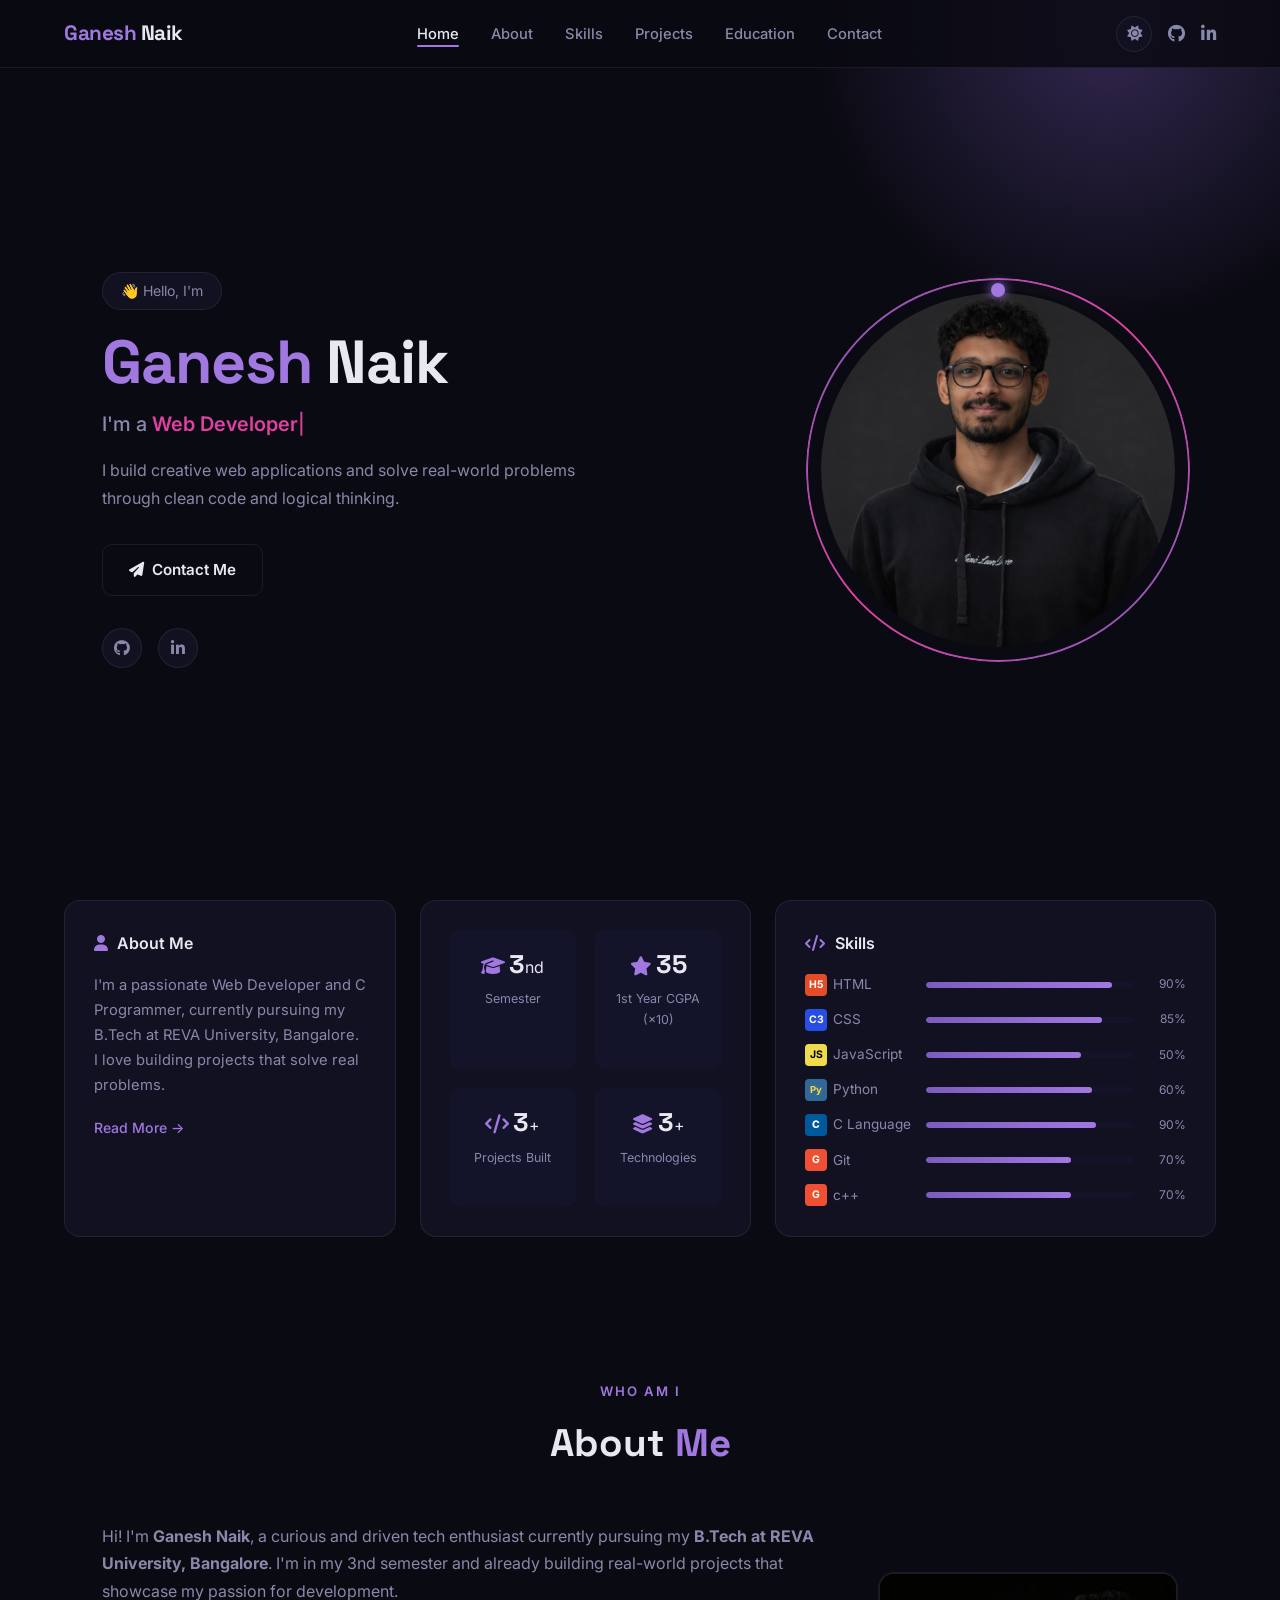
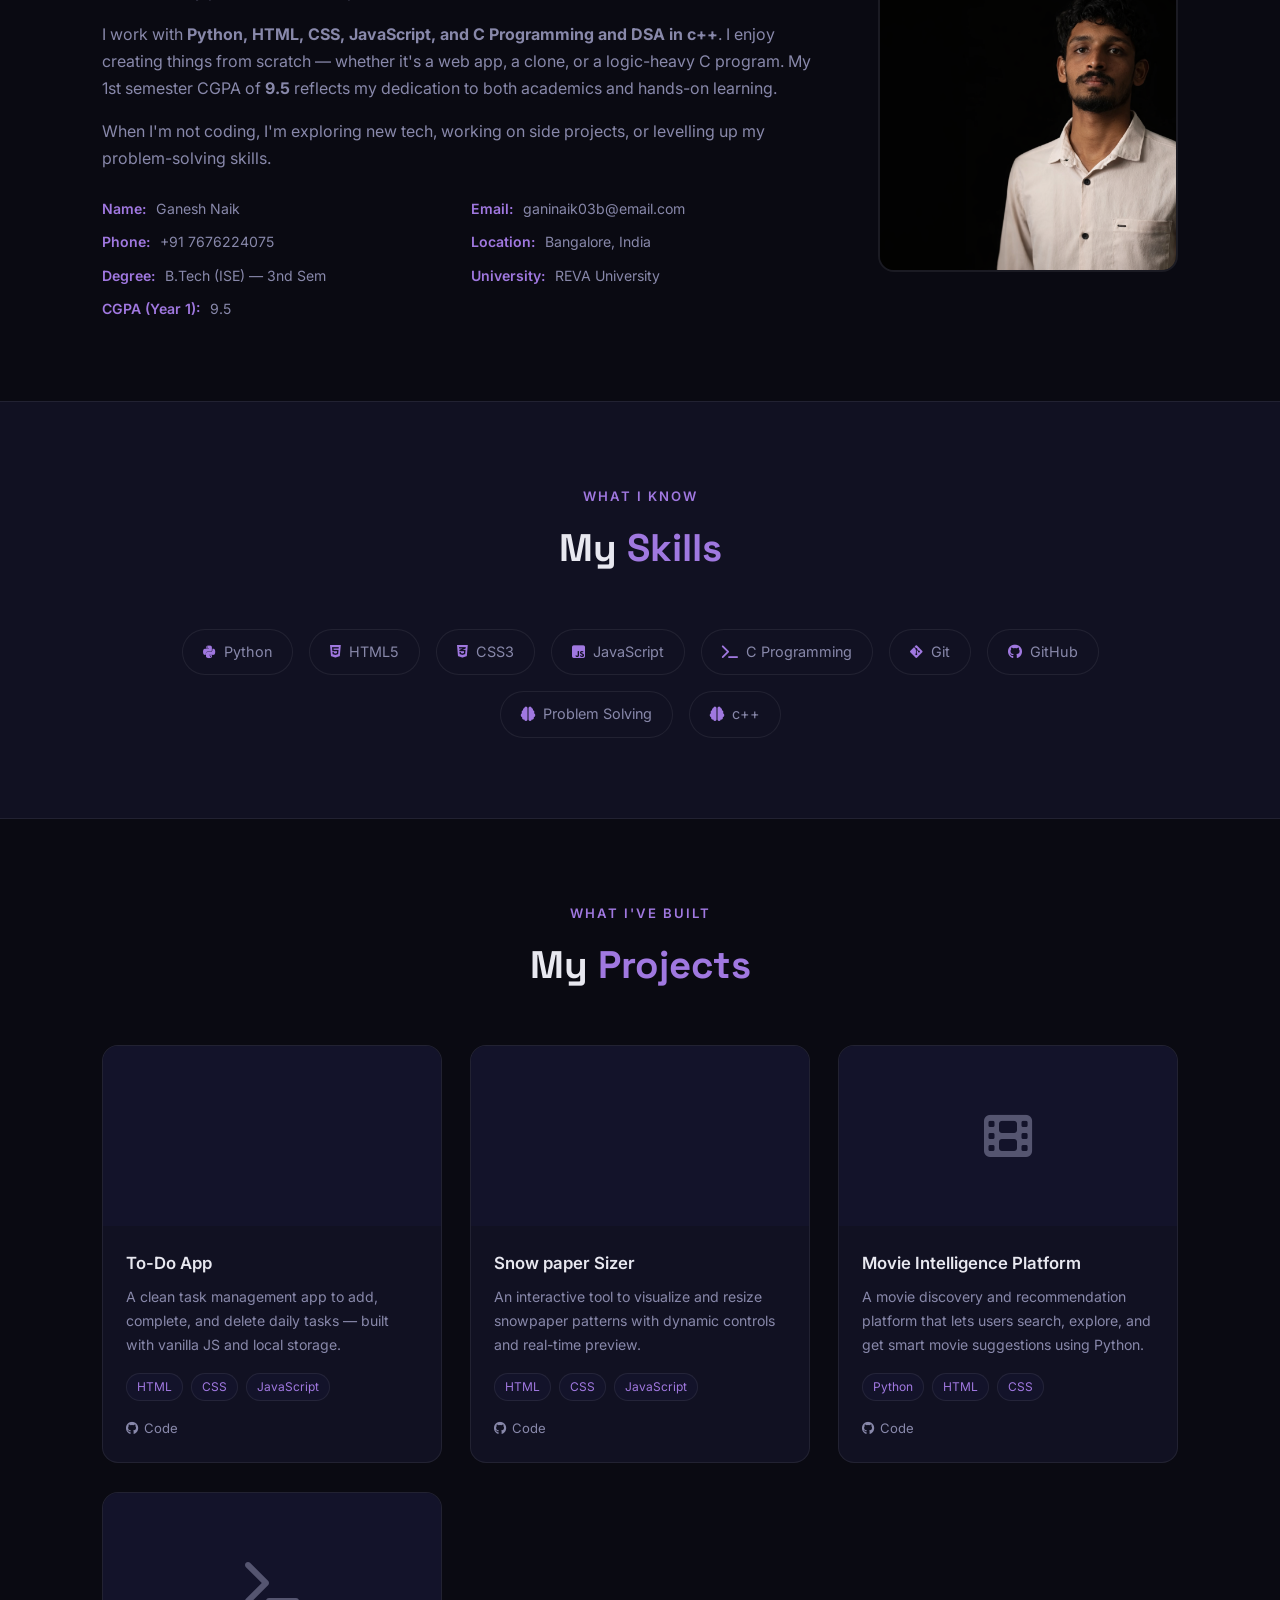
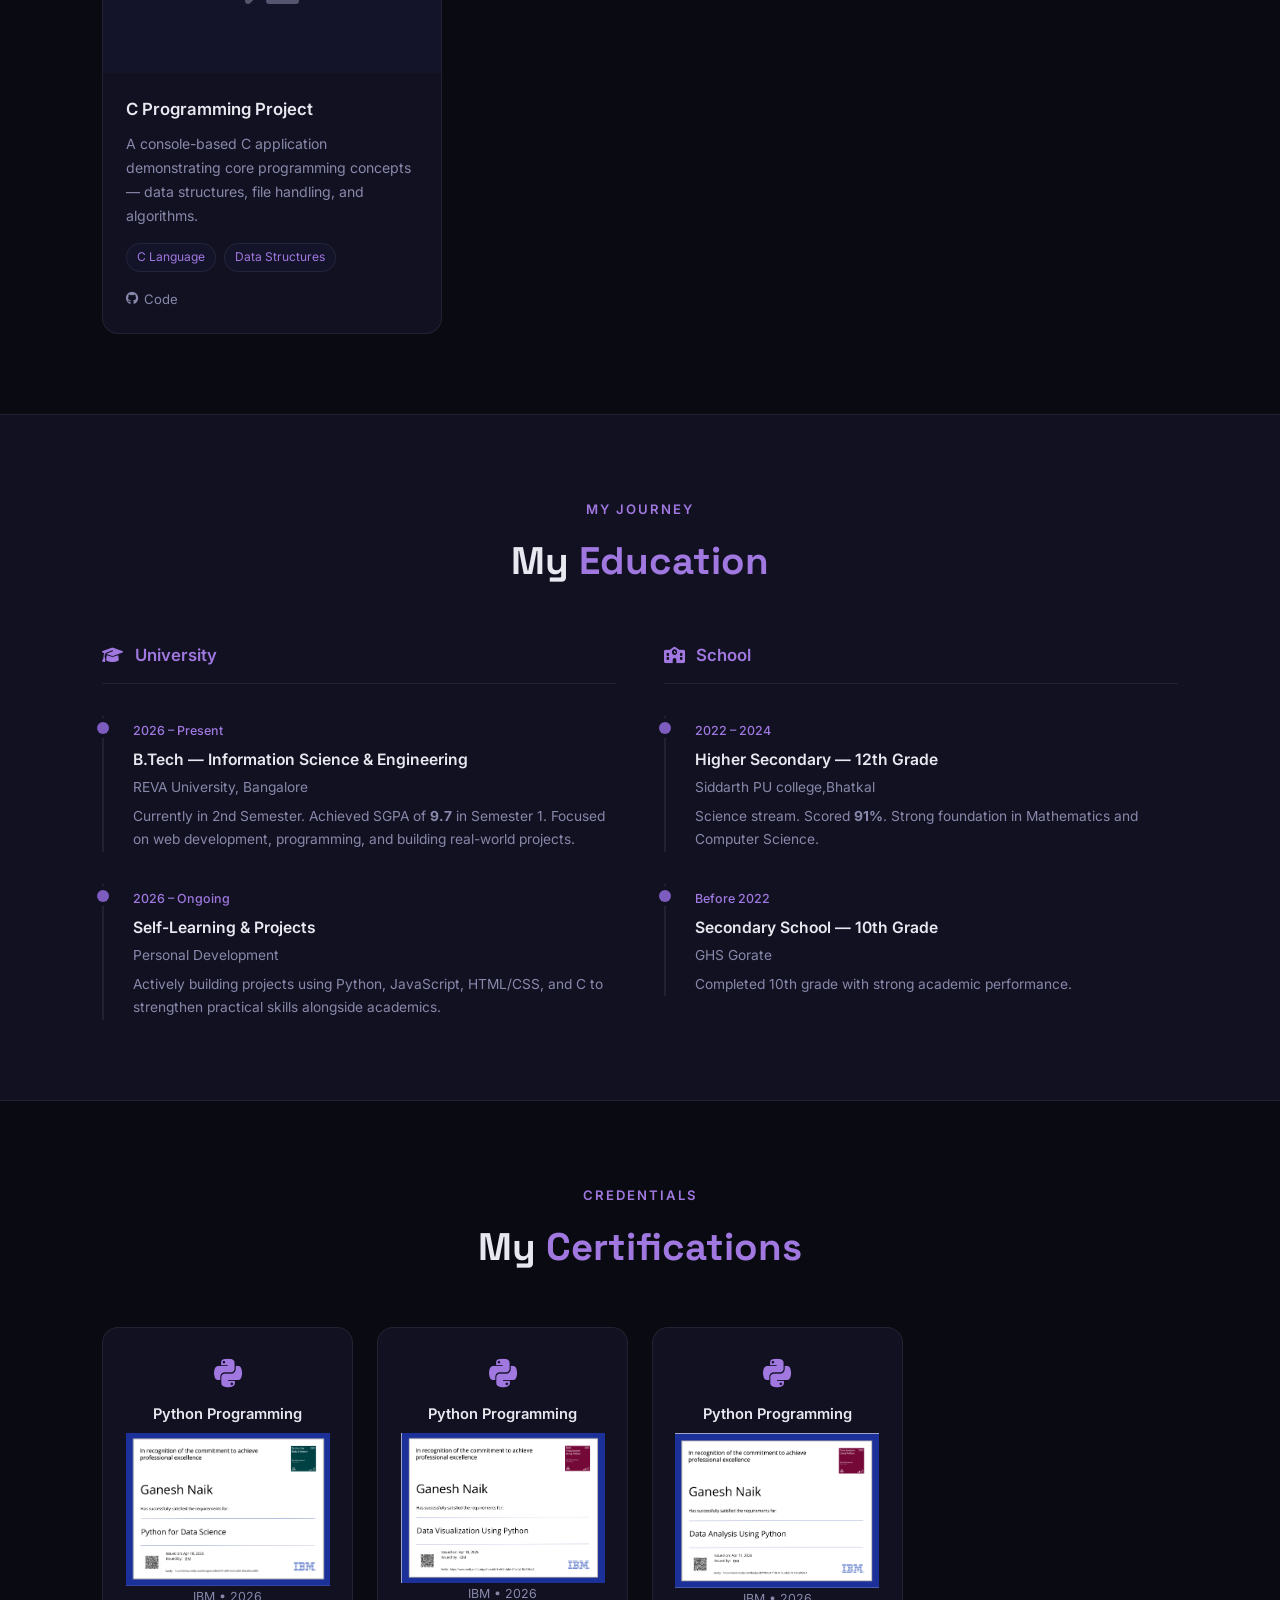
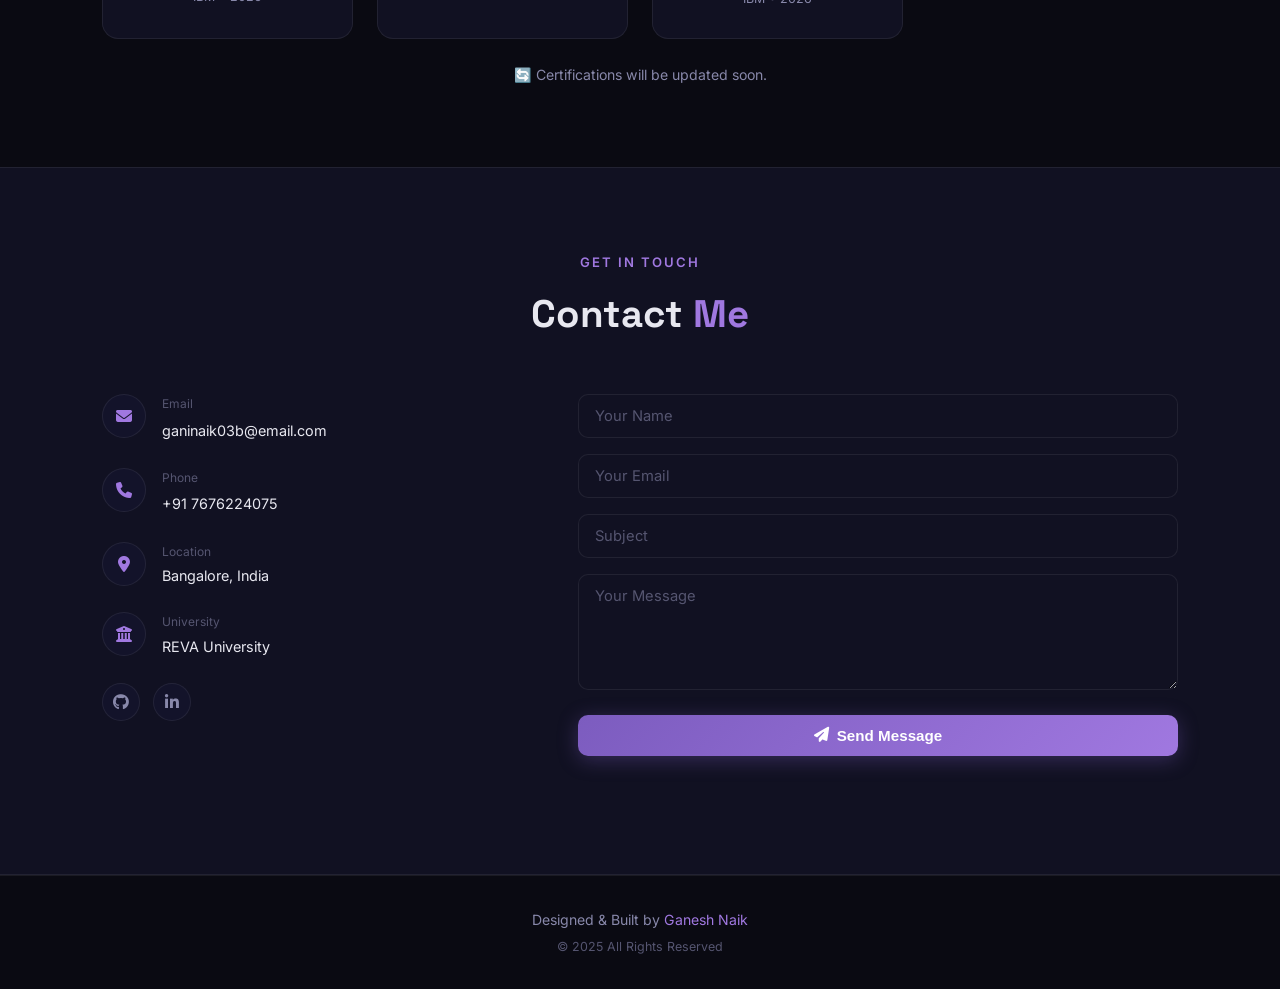
==== commit bf1e75ba: "update the details" ====
--- a/index.html
+++ b/index.html
@@ -28,7 +28,7 @@
         <i class="fas fa-sun" id="themeIcon"></i>
       </button>
       <!-- 📝 TO EDIT: Replace # below with your actual GitHub, LinkedIn, Instagram URLs -->
-      <a href="#" target="_blank" class="nav-icon"><i class="fab fa-github"></i></a>
+      <a href="https://github.com/ganinaik773-dot" target="_blank" class="nav-icon"><i class="fab fa-github"></i></a>
       <a href="https://www.linkedin.com/in/ganesh-naik-96a61a384?utm_source=share_via&utm_content=profile&utm_medium=member_android" target="_blank" class="nav-icon"><i class="fab fa-linkedin-in"></i></a>
     </div>
     <button class="hamburger" id="hamburger" aria-label="Menu">
@@ -55,17 +55,15 @@
       <div class="hero-buttons">
 
        
-        <!--<a href="#" class="btn btn-primary" download>
-          <i class="fas fa-file-alt"></i> Download Resume
-        </a>-->
+        
 
         <a href="#contact" class="btn btn-outline">
           <i class="fas fa-paper-plane"></i> Contact Me
         </a>
       </div>
       <div class="hero-socials">
-        <!-- 📝 TO EDIT: Replace # with your actual profile links -->
-        <a href="#" target="_blank"><i class="fab fa-github"></i></a>
+       
+        <a href="https://github.com/ganinaik773-dot" target="_blank"><i class="fab fa-github"></i></a>
         <a href="https://www.linkedin.com/in/ganesh-naik-96a61a384?utm_source=share_via&utm_content=profile&utm_medium=member_android" target="_blank"><i class="fab fa-linkedin-in"></i></a>
         
       </div>
@@ -74,7 +72,7 @@
     <div class="hero-image">
       <div class="orbit-ring"></div>
       <div class="orbit-dot"></div>
-      <!-- 📝 TO EDIT: Save your photo as "profile.jpg" in the same folder -->
+     
       <img src="img2.png" alt="Ganesh Naik" class="profile-img" />
     </div>
   </section>
@@ -173,11 +171,11 @@
         <p>
           Hi! I'm <strong>Ganesh Naik</strong>, a curious and driven tech enthusiast currently
           pursuing my <strong>B.Tech at REVA University, Bangalore</strong>. I'm in my
-          23nd semester and already building real-world projects that showcase my passion for
+          3nd semester and already building real-world projects that showcase my passion for
           development.
         </p>
         <p>
-          I work with <strong>Python, HTML, CSS, JavaScript, and C Programming</strong>.
+          I work with <strong>Python, HTML, CSS, JavaScript, and C Programming and DSA in c++</strong>.
           I enjoy creating things from scratch — whether it's a web app, a clone, or a
           logic-heavy C program. My 1st semester CGPA of <strong>9.5</strong> reflects
           my dedication to both academics and hands-on learning.
@@ -188,9 +186,9 @@
         </p>
         <div class="about-details">
           <div class="detail-item"><span>Name:</span> Ganesh Naik</div>
-          <!-- 📝 TO EDIT: Add your email -->
+          
           <div class="detail-item"><span>Email:</span> ganinaik03b@email.com</div>
-          <!-- 📝 TO EDIT: Add your phone -->
+        
           <div class="detail-item"><span>Phone:</span> +91 7676224075</div>
           <div class="detail-item"><span>Location:</span> Bangalore, India</div>
           <div class="detail-item"><span>Degree:</span> B.Tech (ISE) — 3nd Sem</div>
